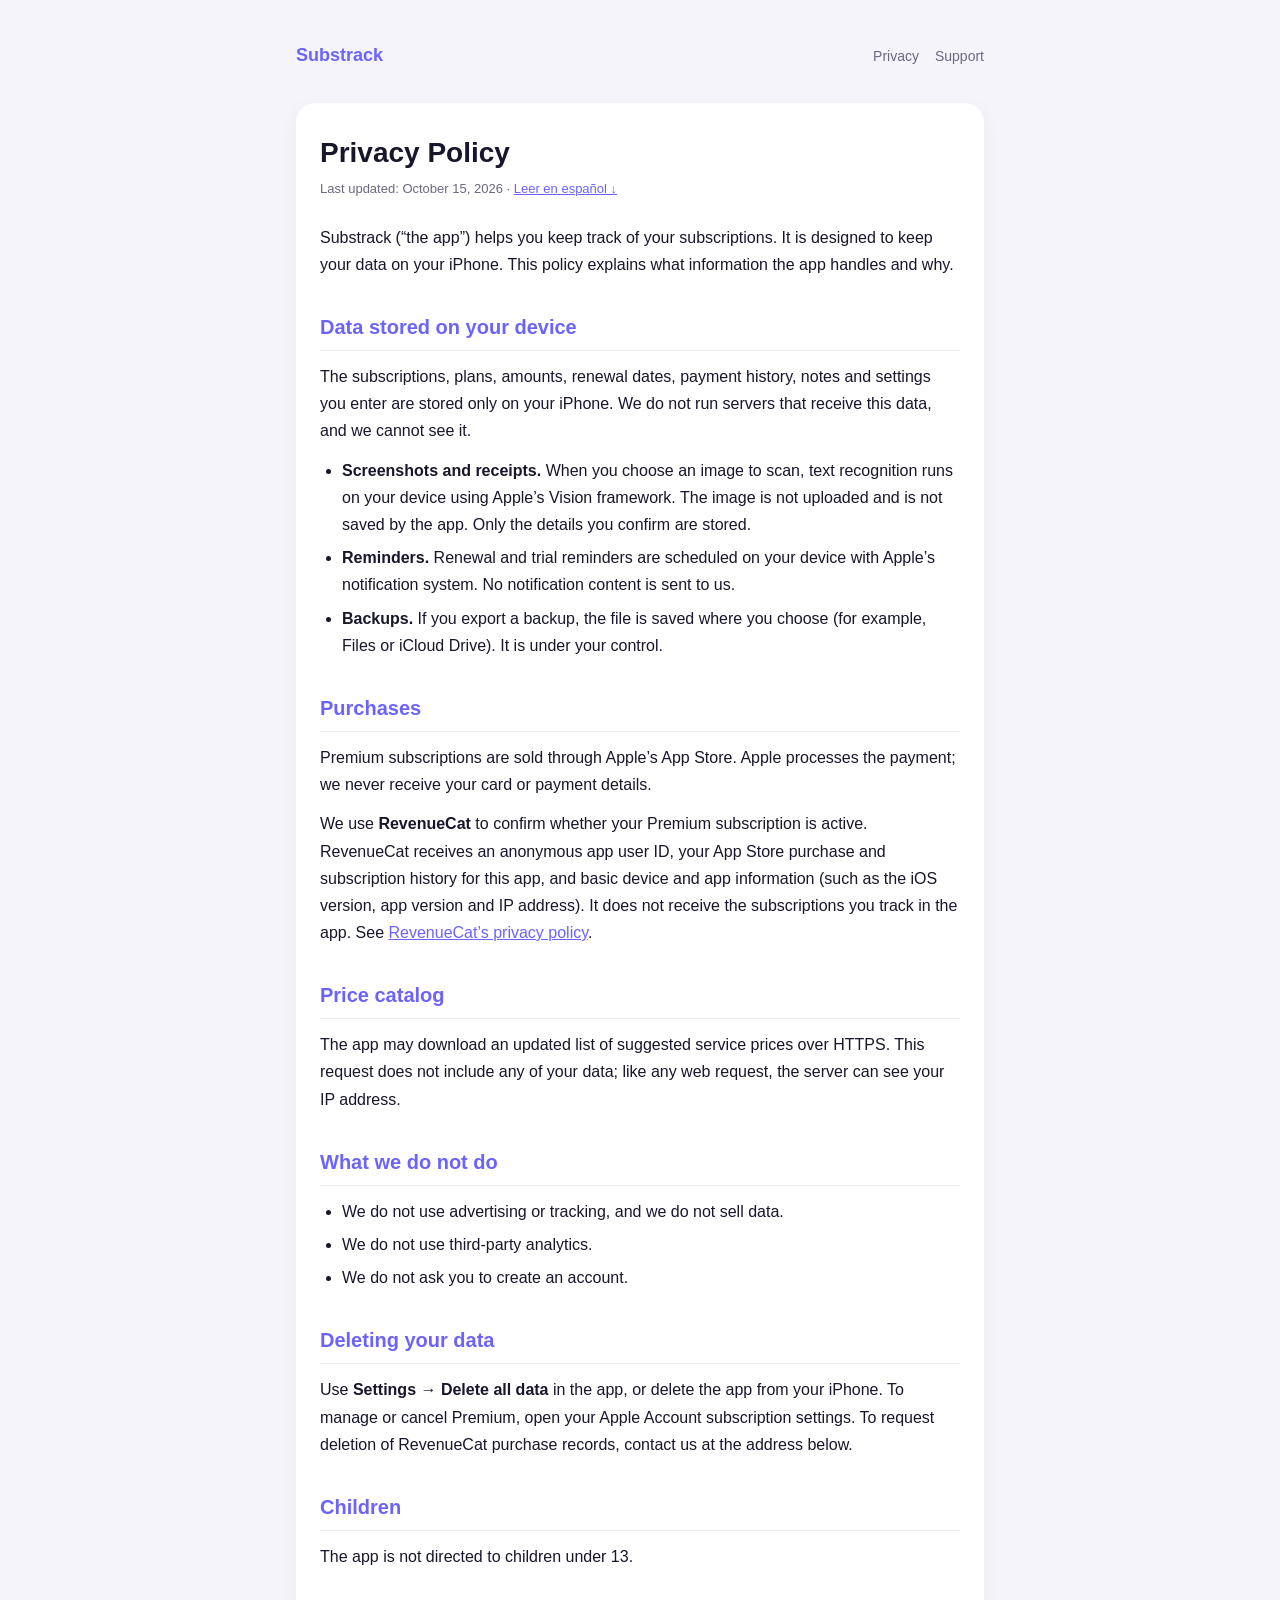
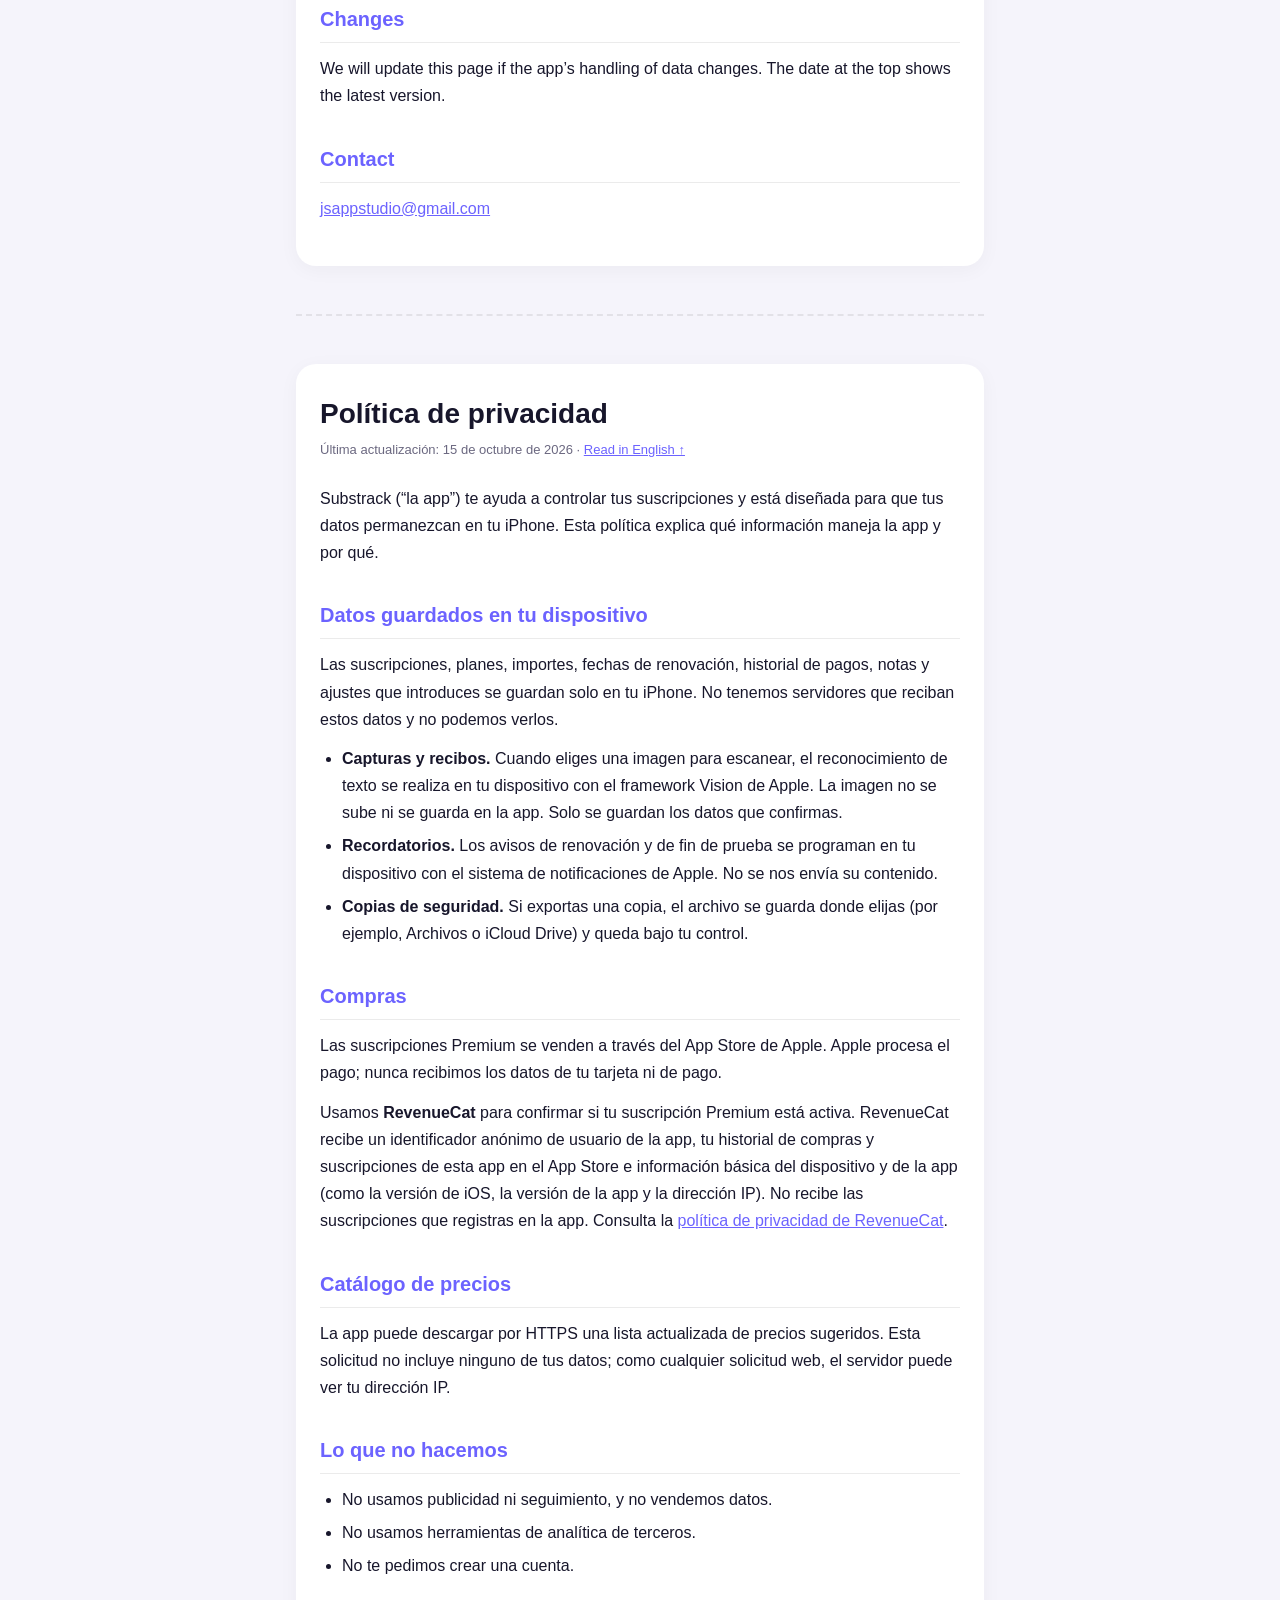
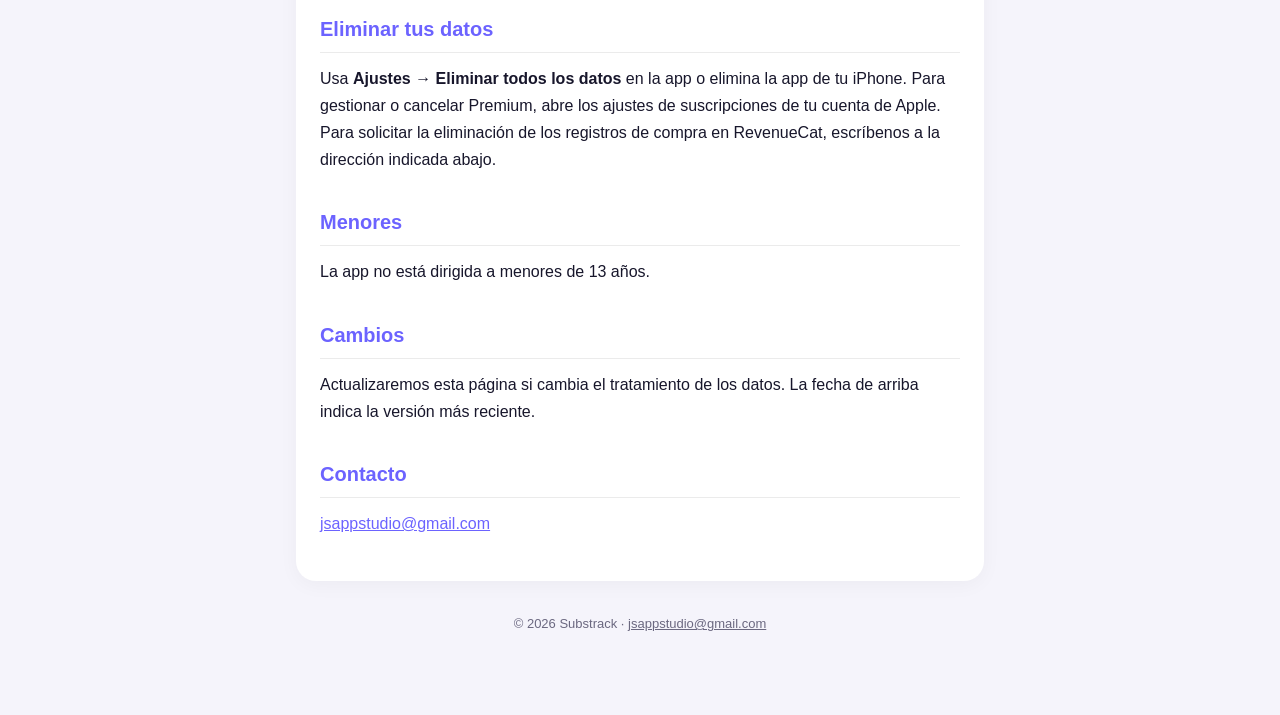
==== privacy/index.html @ 0f589bd6 "Add privacy policy and support pages Co-Authored-By: Claude Opus 5.5 <noreply@anthropic.com>" ====
<!DOCTYPE html>
<html lang="en">
<head>
<meta charset="UTF-8">
<meta name="viewport" content="width=device-width, initial-scale=1.0">
<title>Privacy Policy · Política de privacidad — Substrack</title>
<link rel="stylesheet" href="../style.css">
</head>
<body>
<div class="container">
<header>
<a href="/substrack-site/" class="logo">Substrack</a>
<nav><a href="/substrack-site/privacy/">Privacy</a><a href="/substrack-site/support/">Support</a></nav>
</header>
<div class="card">
<h1>Privacy Policy</h1>
<p class="hint">Last updated: October 15, 2026 · <a href="#es">Leer en español ↓</a></p>

<p>Substrack (“the app”) helps you keep track of your subscriptions. It is designed to keep your data on your iPhone. This policy explains what information the app handles and why.</p>

<h2>Data stored on your device</h2>
<p>The subscriptions, plans, amounts, renewal dates, payment history, notes and settings you enter are stored only on your iPhone. We do not run servers that receive this data, and we cannot see it.</p>
<ul>
<li><strong>Screenshots and receipts.</strong> When you choose an image to scan, text recognition runs on your device using Apple’s Vision framework. The image is not uploaded and is not saved by the app. Only the details you confirm are stored.</li>
<li><strong>Reminders.</strong> Renewal and trial reminders are scheduled on your device with Apple’s notification system. No notification content is sent to us.</li>
<li><strong>Backups.</strong> If you export a backup, the file is saved where you choose (for example, Files or iCloud Drive). It is under your control.</li>
</ul>

<h2>Purchases</h2>
<p>Premium subscriptions are sold through Apple’s App Store. Apple processes the payment; we never receive your card or payment details.</p>
<p>We use <strong>RevenueCat</strong> to confirm whether your Premium subscription is active. RevenueCat receives an anonymous app user ID, your App Store purchase and subscription history for this app, and basic device and app information (such as the iOS version, app version and IP address). It does not receive the subscriptions you track in the app. See <a href="https://www.revenuecat.com/privacy">RevenueCat’s privacy policy</a>.</p>

<h2>Price catalog</h2>
<p>The app may download an updated list of suggested service prices over HTTPS. This request does not include any of your data; like any web request, the server can see your IP address.</p>

<h2>What we do not do</h2>
<ul>
<li>We do not use advertising or tracking, and we do not sell data.</li>
<li>We do not use third-party analytics.</li>
<li>We do not ask you to create an account.</li>
</ul>

<h2>Deleting your data</h2>
<p>Use <strong>Settings → Delete all data</strong> in the app, or delete the app from your iPhone. To manage or cancel Premium, open your Apple Account subscription settings. To request deletion of RevenueCat purchase records, contact us at the address below.</p>

<h2>Children</h2>
<p>The app is not directed to children under 13.</p>

<h2>Changes</h2>
<p>We will update this page if the app’s handling of data changes. The date at the top shows the latest version.</p>

<h2>Contact</h2>
<p><a href="mailto:jsappstudio@gmail.com">jsappstudio@gmail.com</a></p>
</div>

<hr class="divider" id="es">

<div class="card" lang="es">
<h1>Política de privacidad</h1>
<p class="hint">Última actualización: 15 de octubre de 2026 · <a href="#">Read in English ↑</a></p>

<p>Substrack (“la app”) te ayuda a controlar tus suscripciones y está diseñada para que tus datos permanezcan en tu iPhone. Esta política explica qué información maneja la app y por qué.</p>

<h2>Datos guardados en tu dispositivo</h2>
<p>Las suscripciones, planes, importes, fechas de renovación, historial de pagos, notas y ajustes que introduces se guardan solo en tu iPhone. No tenemos servidores que reciban estos datos y no podemos verlos.</p>
<ul>
<li><strong>Capturas y recibos.</strong> Cuando eliges una imagen para escanear, el reconocimiento de texto se realiza en tu dispositivo con el framework Vision de Apple. La imagen no se sube ni se guarda en la app. Solo se guardan los datos que confirmas.</li>
<li><strong>Recordatorios.</strong> Los avisos de renovación y de fin de prueba se programan en tu dispositivo con el sistema de notificaciones de Apple. No se nos envía su contenido.</li>
<li><strong>Copias de seguridad.</strong> Si exportas una copia, el archivo se guarda donde elijas (por ejemplo, Archivos o iCloud Drive) y queda bajo tu control.</li>
</ul>

<h2>Compras</h2>
<p>Las suscripciones Premium se venden a través del App Store de Apple. Apple procesa el pago; nunca recibimos los datos de tu tarjeta ni de pago.</p>
<p>Usamos <strong>RevenueCat</strong> para confirmar si tu suscripción Premium está activa. RevenueCat recibe un identificador anónimo de usuario de la app, tu historial de compras y suscripciones de esta app en el App Store e información básica del dispositivo y de la app (como la versión de iOS, la versión de la app y la dirección IP). No recibe las suscripciones que registras en la app. Consulta la <a href="https://www.revenuecat.com/privacy">política de privacidad de RevenueCat</a>.</p>

<h2>Catálogo de precios</h2>
<p>La app puede descargar por HTTPS una lista actualizada de precios sugeridos. Esta solicitud no incluye ninguno de tus datos; como cualquier solicitud web, el servidor puede ver tu dirección IP.</p>

<h2>Lo que no hacemos</h2>
<ul>
<li>No usamos publicidad ni seguimiento, y no vendemos datos.</li>
<li>No usamos herramientas de analítica de terceros.</li>
<li>No te pedimos crear una cuenta.</li>
</ul>

<h2>Eliminar tus datos</h2>
<p>Usa <strong>Ajustes → Eliminar todos los datos</strong> en la app o elimina la app de tu iPhone. Para gestionar o cancelar Premium, abre los ajustes de suscripciones de tu cuenta de Apple. Para solicitar la eliminación de los registros de compra en RevenueCat, escríbenos a la dirección indicada abajo.</p>

<h2>Menores</h2>
<p>La app no está dirigida a menores de 13 años.</p>

<h2>Cambios</h2>
<p>Actualizaremos esta página si cambia el tratamiento de los datos. La fecha de arriba indica la versión más reciente.</p>

<h2>Contacto</h2>
<p><a href="mailto:jsappstudio@gmail.com">jsappstudio@gmail.com</a></p>
</div>
<footer>© 2026 Substrack · <a href="mailto:jsappstudio@gmail.com">jsappstudio@gmail.com</a></footer>
</div>
</body>
</html>
---- style.css ----
:root { --accent: #6C63FF; --bg: #F5F4FB; --text: #17162B; --text-secondary: #6B6880; --card: #ffffff; --rule: rgba(0,0,0,0.08); }
@media (prefers-color-scheme: dark) { :root { --bg: #111019; --text: #F1F0FA; --text-secondary: #A3A0B8; --card: #1C1A29; --rule: rgba(255,255,255,0.1); } }
* { box-sizing: border-box; margin: 0; padding: 0; }
body { font-family: -apple-system, BlinkMacSystemFont, "Segoe UI", Roboto, sans-serif; background: var(--bg); color: var(--text); line-height: 1.7; -webkit-font-smoothing: antialiased; }
.container { max-width: 720px; margin: 0 auto; padding: 40px 16px 80px; }
header { display: flex; justify-content: space-between; align-items: center; gap: 12px; flex-wrap: wrap; margin-bottom: 32px; }
.logo { font-size: 18px; font-weight: 700; color: var(--accent); text-decoration: none; }
nav a { color: var(--text-secondary); text-decoration: none; margin-left: 16px; font-size: 14px; }
nav a:hover, a { color: var(--accent); }
.card { background: var(--card); border-radius: 20px; padding: 32px 24px; box-shadow: 0 4px 20px rgba(0,0,0,0.04); margin-bottom: 24px; }
h1 { font-size: 28px; line-height: 1.25; margin-bottom: 8px; }
.hint { color: var(--text-secondary); font-size: 13px; margin-bottom: 24px; }
h2 { font-size: 20px; margin: 32px 0 12px; color: var(--accent); border-bottom: 1px solid var(--rule); padding-bottom: 6px; }
h3 { font-size: 16px; margin: 20px 0 6px; }
p, ul { margin-bottom: 12px; }
ul { padding-left: 22px; }
li { margin-bottom: 6px; }
.divider { border: 0; border-top: 2px dashed var(--rule); margin: 48px 0; }
footer { text-align: center; color: var(--text-secondary); font-size: 13px; margin-top: 32px; }
footer a { color: var(--text-secondary); }
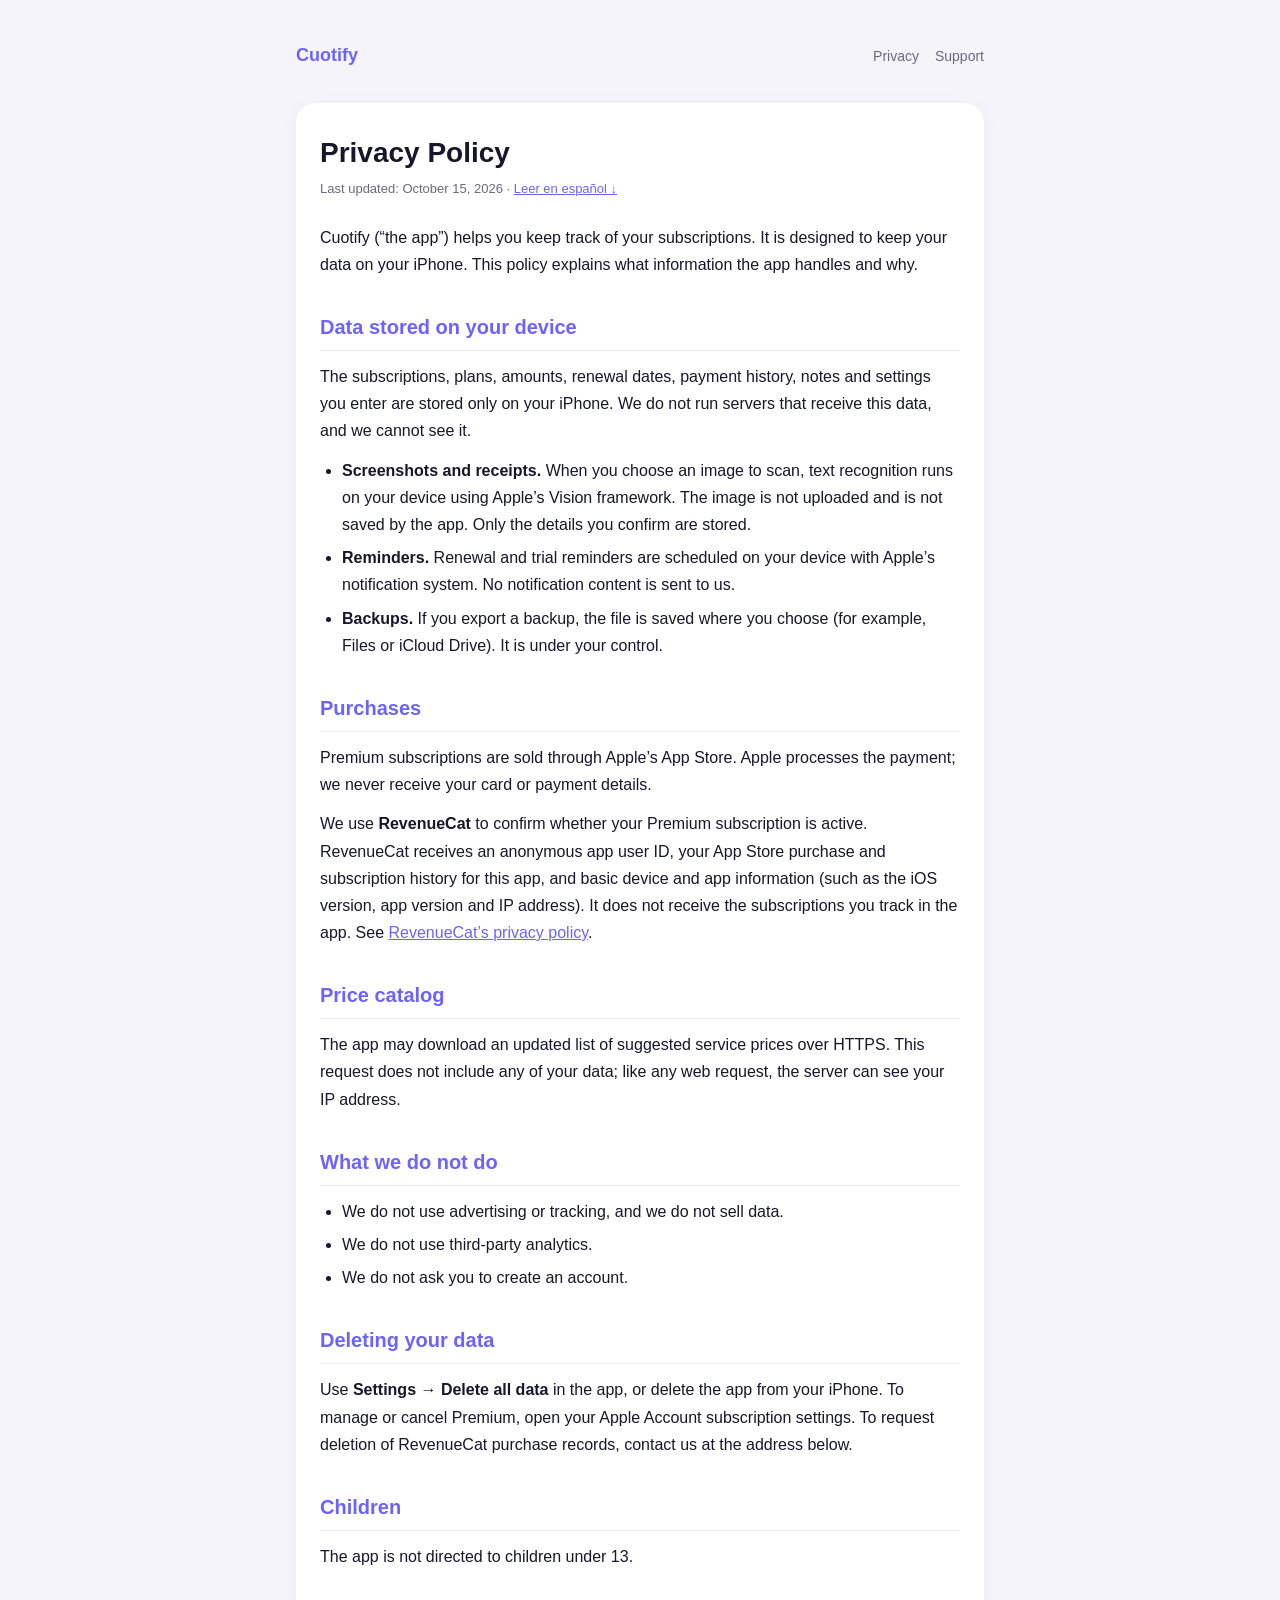
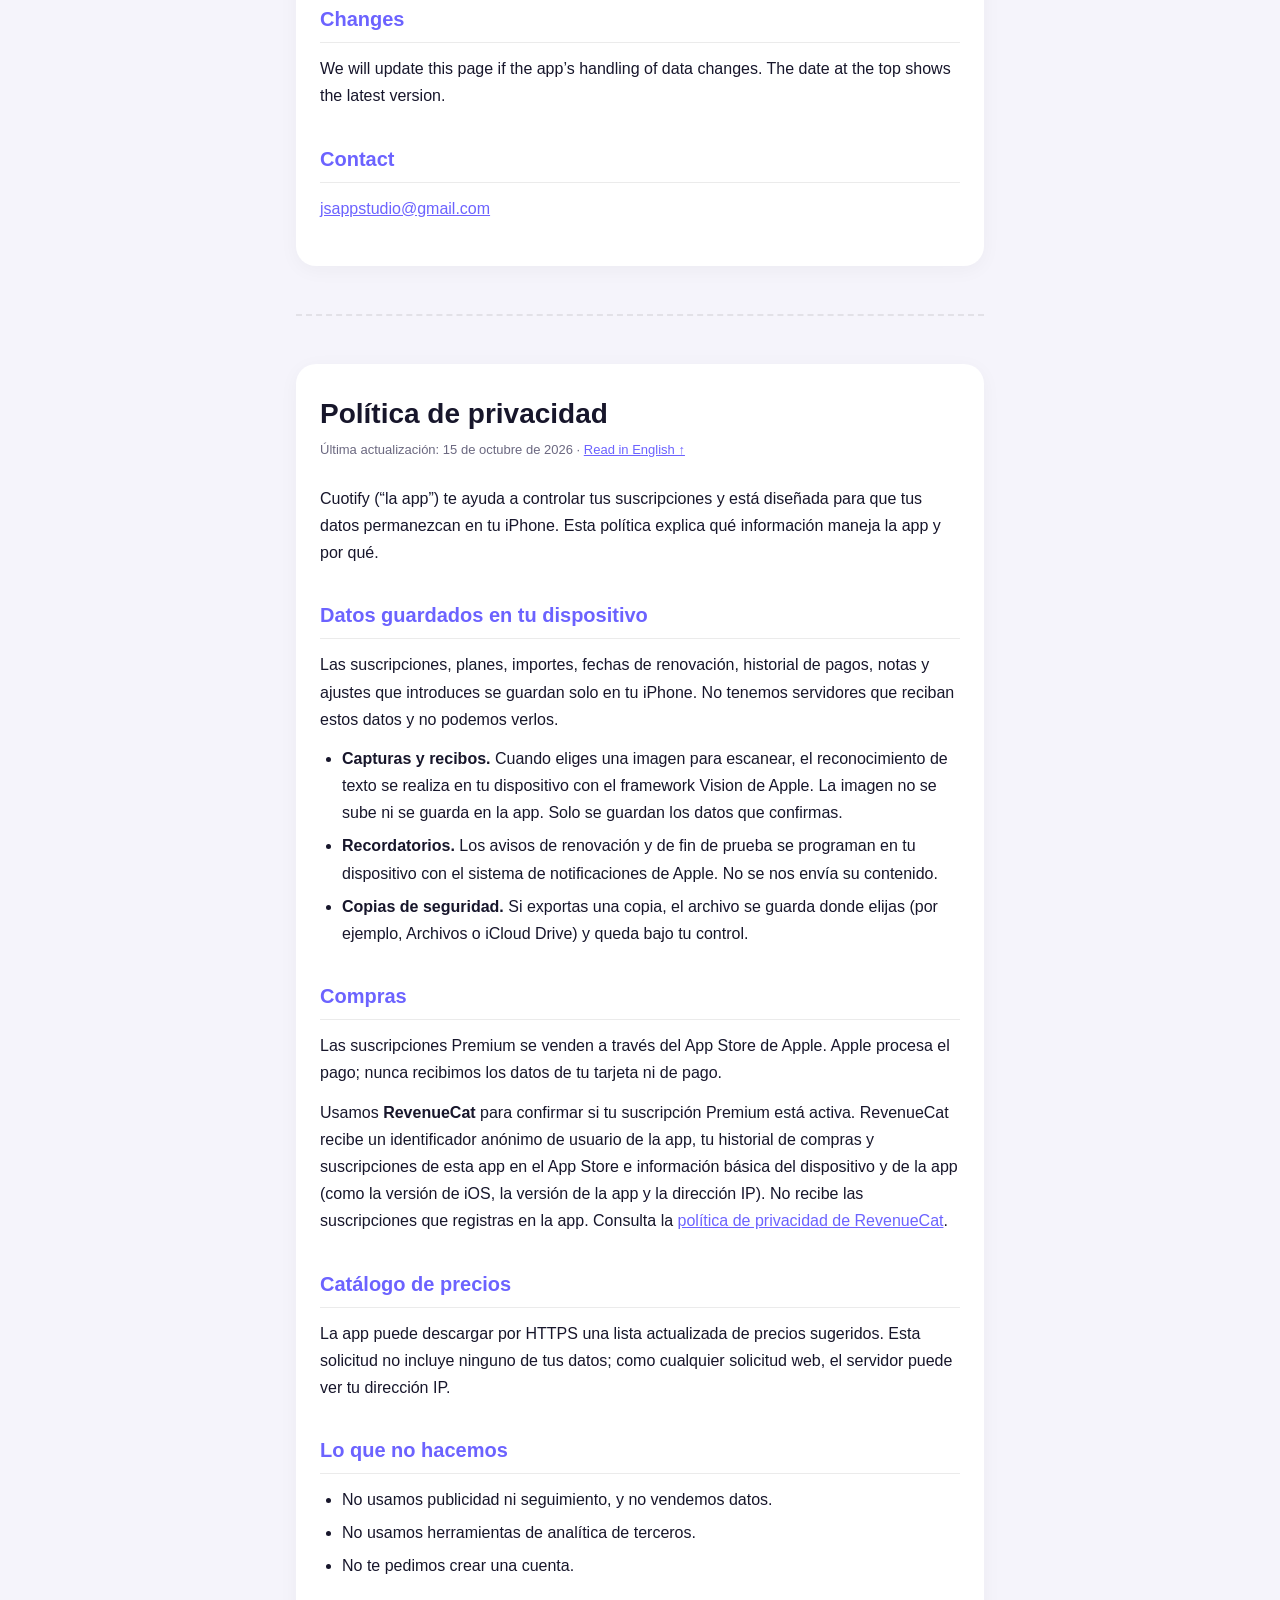
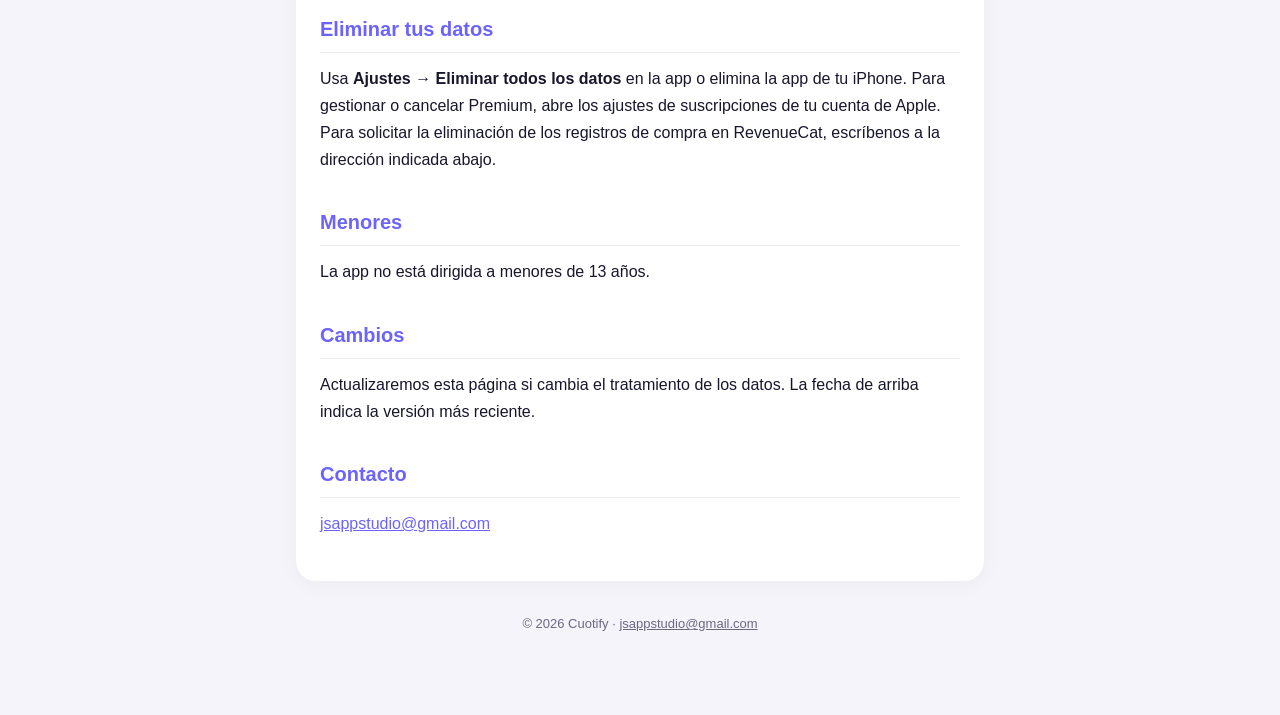
==== commit b23939b8: "Rename the app to Cuotify Co-Authored-By: Claude Opus 5.5 <noreply@anthropic.com>" ====
--- a/privacy/index.html
+++ b/privacy/index.html
@@ -3,20 +3,20 @@
 <head>
 <meta charset="UTF-8">
 <meta name="viewport" content="width=device-width, initial-scale=1.0">
-<title>Privacy Policy · Política de privacidad — Substrack</title>
+<title>Privacy Policy · Política de privacidad — Cuotify</title>
 <link rel="stylesheet" href="../style.css">
 </head>
 <body>
 <div class="container">
 <header>
-<a href="/substrack-site/" class="logo">Substrack</a>
+<a href="/substrack-site/" class="logo">Cuotify</a>
 <nav><a href="/substrack-site/privacy/">Privacy</a><a href="/substrack-site/support/">Support</a></nav>
 </header>
 <div class="card">
 <h1>Privacy Policy</h1>
 <p class="hint">Last updated: October 15, 2026 · <a href="#es">Leer en español ↓</a></p>
 
-<p>Substrack (“the app”) helps you keep track of your subscriptions. It is designed to keep your data on your iPhone. This policy explains what information the app handles and why.</p>
+<p>Cuotify (“the app”) helps you keep track of your subscriptions. It is designed to keep your data on your iPhone. This policy explains what information the app handles and why.</p>
 
 <h2>Data stored on your device</h2>
 <p>The subscriptions, plans, amounts, renewal dates, payment history, notes and settings you enter are stored only on your iPhone. We do not run servers that receive this data, and we cannot see it.</p>
@@ -59,7 +59,7 @@
 <h1>Política de privacidad</h1>
 <p class="hint">Última actualización: 15 de octubre de 2026 · <a href="#">Read in English ↑</a></p>
 
-<p>Substrack (“la app”) te ayuda a controlar tus suscripciones y está diseñada para que tus datos permanezcan en tu iPhone. Esta política explica qué información maneja la app y por qué.</p>
+<p>Cuotify (“la app”) te ayuda a controlar tus suscripciones y está diseñada para que tus datos permanezcan en tu iPhone. Esta política explica qué información maneja la app y por qué.</p>
 
 <h2>Datos guardados en tu dispositivo</h2>
 <p>Las suscripciones, planes, importes, fechas de renovación, historial de pagos, notas y ajustes que introduces se guardan solo en tu iPhone. No tenemos servidores que reciban estos datos y no podemos verlos.</p>
@@ -95,7 +95,7 @@
 <h2>Contacto</h2>
 <p><a href="mailto:jsappstudio@gmail.com">jsappstudio@gmail.com</a></p>
 </div>
-<footer>© 2026 Substrack · <a href="mailto:jsappstudio@gmail.com">jsappstudio@gmail.com</a></footer>
+<footer>© 2026 Cuotify · <a href="mailto:jsappstudio@gmail.com">jsappstudio@gmail.com</a></footer>
 </div>
 </body>
 </html>
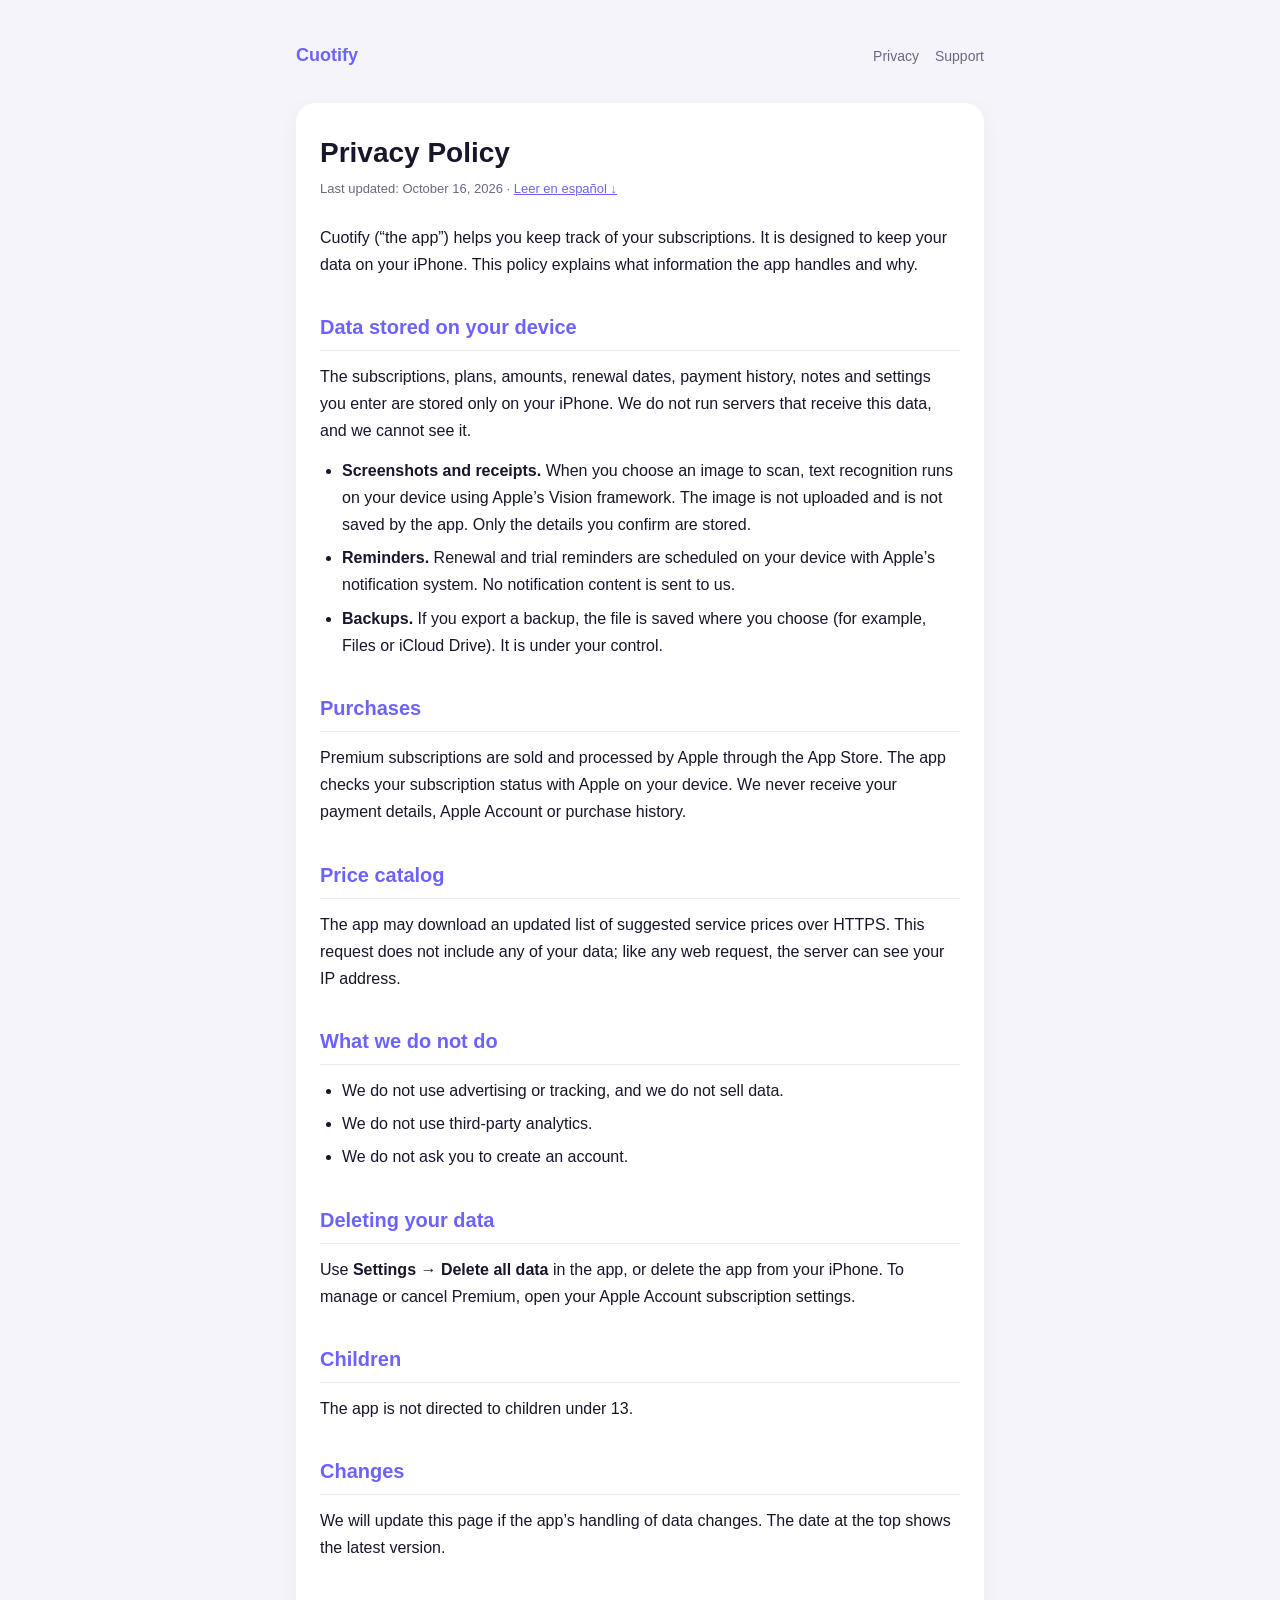
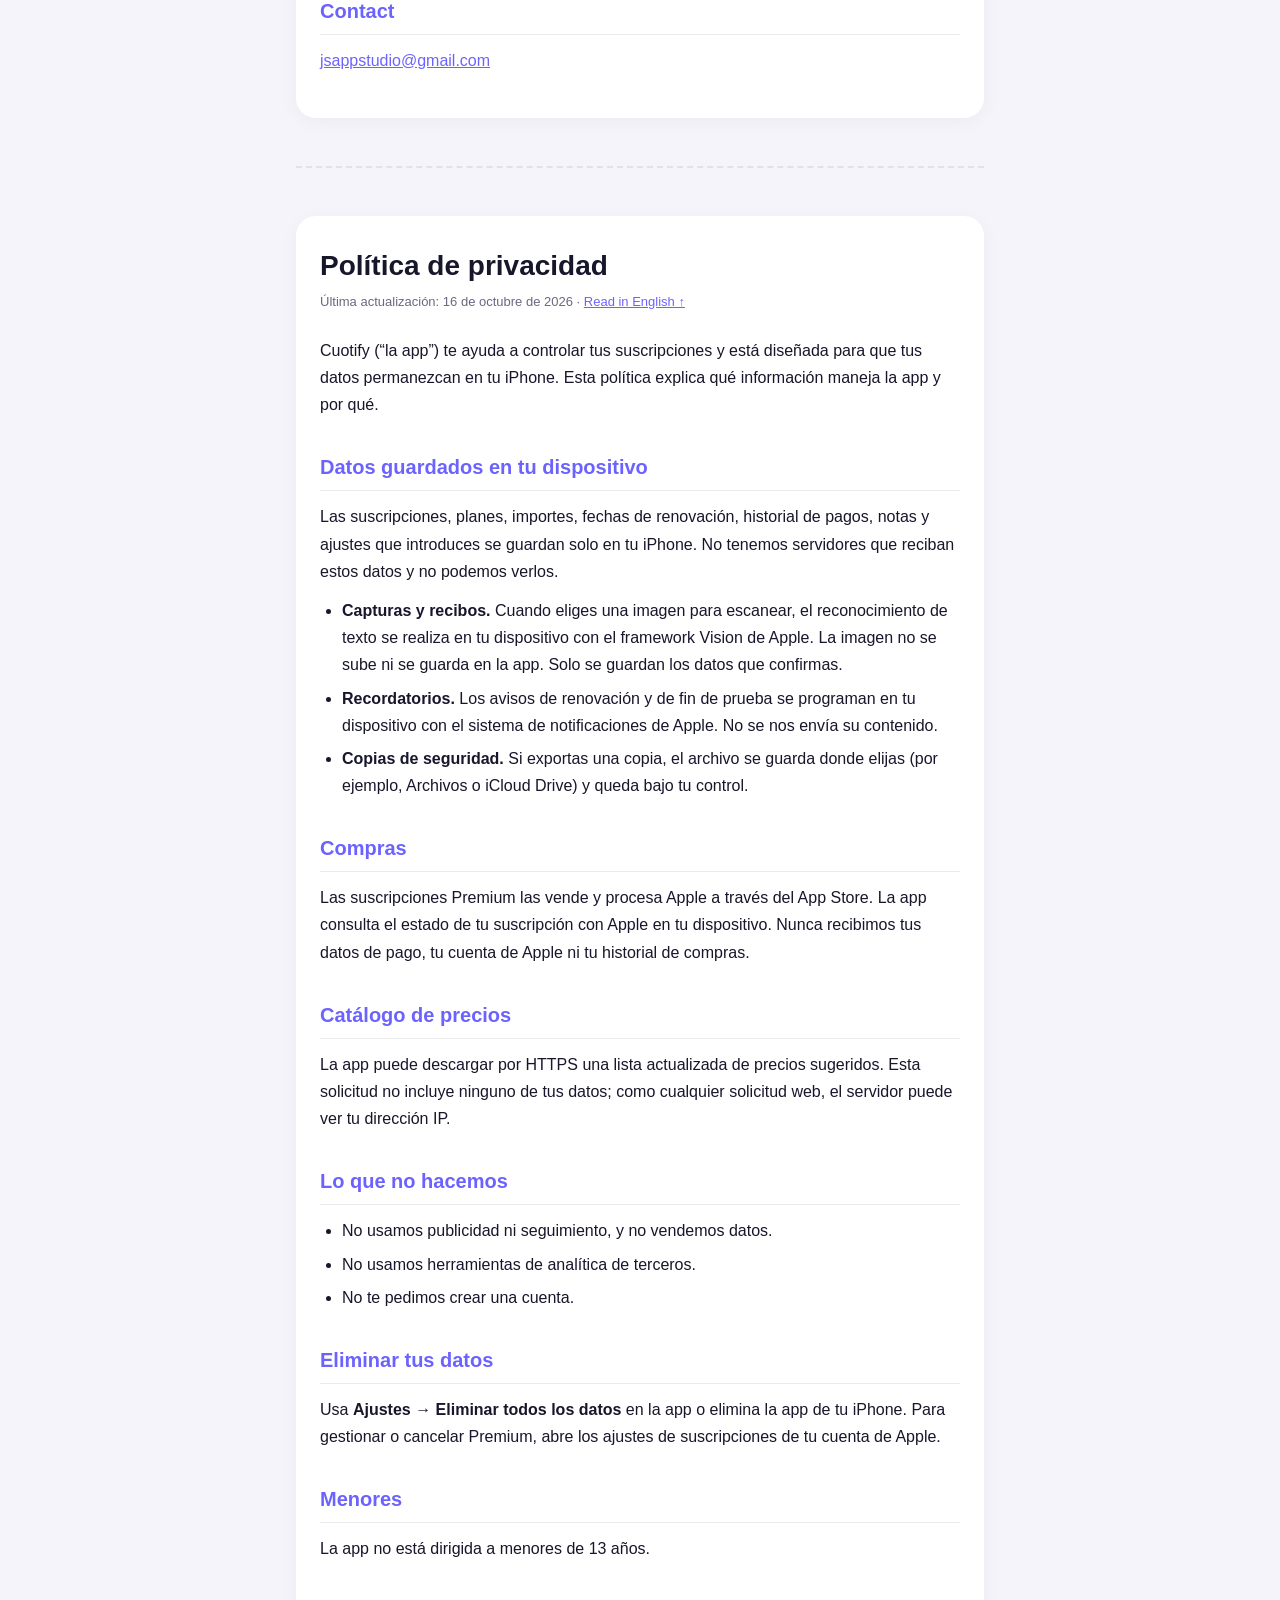
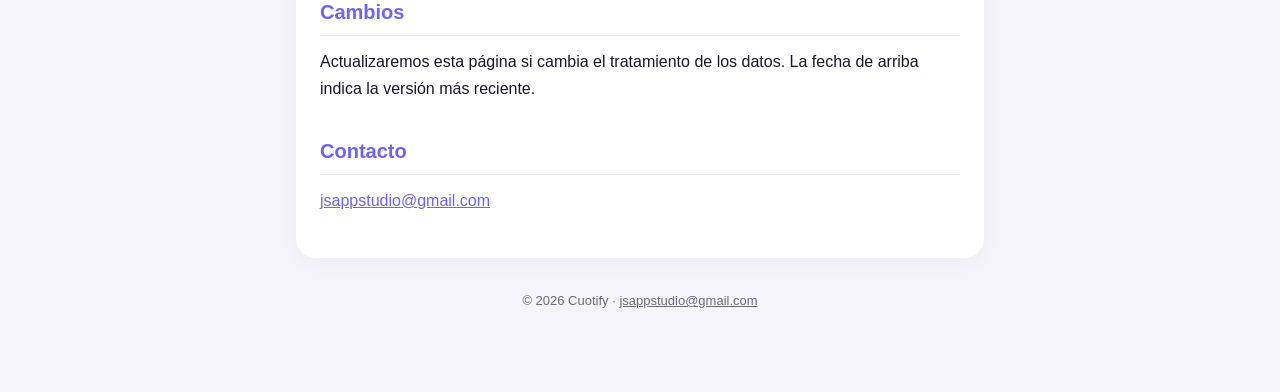
==== commit 1e003fc1: "Purchases are handled by Apple only (no RevenueCat) Co-Authored-By: Claude Opus 5.5 <noreply@anthrop" ====
--- a/privacy/index.html
+++ b/privacy/index.html
@@ -14,7 +14,7 @@
 </header>
 <div class="card">
 <h1>Privacy Policy</h1>
-<p class="hint">Last updated: October 15, 2026 · <a href="#es">Leer en español ↓</a></p>
+<p class="hint">Last updated: October 16, 2026 · <a href="#es">Leer en español ↓</a></p>
 
 <p>Cuotify (“the app”) helps you keep track of your subscriptions. It is designed to keep your data on your iPhone. This policy explains what information the app handles and why.</p>
 
@@ -27,8 +27,7 @@
 </ul>
 
 <h2>Purchases</h2>
-<p>Premium subscriptions are sold through Apple’s App Store. Apple processes the payment; we never receive your card or payment details.</p>
-<p>We use <strong>RevenueCat</strong> to confirm whether your Premium subscription is active. RevenueCat receives an anonymous app user ID, your App Store purchase and subscription history for this app, and basic device and app information (such as the iOS version, app version and IP address). It does not receive the subscriptions you track in the app. See <a href="https://www.revenuecat.com/privacy">RevenueCat’s privacy policy</a>.</p>
+<p>Premium subscriptions are sold and processed by Apple through the App Store. The app checks your subscription status with Apple on your device. We never receive your payment details, Apple Account or purchase history.</p>
 
 <h2>Price catalog</h2>
 <p>The app may download an updated list of suggested service prices over HTTPS. This request does not include any of your data; like any web request, the server can see your IP address.</p>
@@ -41,7 +40,7 @@
 </ul>
 
 <h2>Deleting your data</h2>
-<p>Use <strong>Settings → Delete all data</strong> in the app, or delete the app from your iPhone. To manage or cancel Premium, open your Apple Account subscription settings. To request deletion of RevenueCat purchase records, contact us at the address below.</p>
+<p>Use <strong>Settings → Delete all data</strong> in the app, or delete the app from your iPhone. To manage or cancel Premium, open your Apple Account subscription settings.</p>
 
 <h2>Children</h2>
 <p>The app is not directed to children under 13.</p>
@@ -57,7 +56,7 @@
 
 <div class="card" lang="es">
 <h1>Política de privacidad</h1>
-<p class="hint">Última actualización: 15 de octubre de 2026 · <a href="#">Read in English ↑</a></p>
+<p class="hint">Última actualización: 16 de octubre de 2026 · <a href="#">Read in English ↑</a></p>
 
 <p>Cuotify (“la app”) te ayuda a controlar tus suscripciones y está diseñada para que tus datos permanezcan en tu iPhone. Esta política explica qué información maneja la app y por qué.</p>
 
@@ -70,8 +69,7 @@
 </ul>
 
 <h2>Compras</h2>
-<p>Las suscripciones Premium se venden a través del App Store de Apple. Apple procesa el pago; nunca recibimos los datos de tu tarjeta ni de pago.</p>
-<p>Usamos <strong>RevenueCat</strong> para confirmar si tu suscripción Premium está activa. RevenueCat recibe un identificador anónimo de usuario de la app, tu historial de compras y suscripciones de esta app en el App Store e información básica del dispositivo y de la app (como la versión de iOS, la versión de la app y la dirección IP). No recibe las suscripciones que registras en la app. Consulta la <a href="https://www.revenuecat.com/privacy">política de privacidad de RevenueCat</a>.</p>
+<p>Las suscripciones Premium las vende y procesa Apple a través del App Store. La app consulta el estado de tu suscripción con Apple en tu dispositivo. Nunca recibimos tus datos de pago, tu cuenta de Apple ni tu historial de compras.</p>
 
 <h2>Catálogo de precios</h2>
 <p>La app puede descargar por HTTPS una lista actualizada de precios sugeridos. Esta solicitud no incluye ninguno de tus datos; como cualquier solicitud web, el servidor puede ver tu dirección IP.</p>
@@ -84,7 +82,7 @@
 </ul>
 
 <h2>Eliminar tus datos</h2>
-<p>Usa <strong>Ajustes → Eliminar todos los datos</strong> en la app o elimina la app de tu iPhone. Para gestionar o cancelar Premium, abre los ajustes de suscripciones de tu cuenta de Apple. Para solicitar la eliminación de los registros de compra en RevenueCat, escríbenos a la dirección indicada abajo.</p>
+<p>Usa <strong>Ajustes → Eliminar todos los datos</strong> en la app o elimina la app de tu iPhone. Para gestionar o cancelar Premium, abre los ajustes de suscripciones de tu cuenta de Apple.</p>
 
 <h2>Menores</h2>
 <p>La app no está dirigida a menores de 13 años.</p>
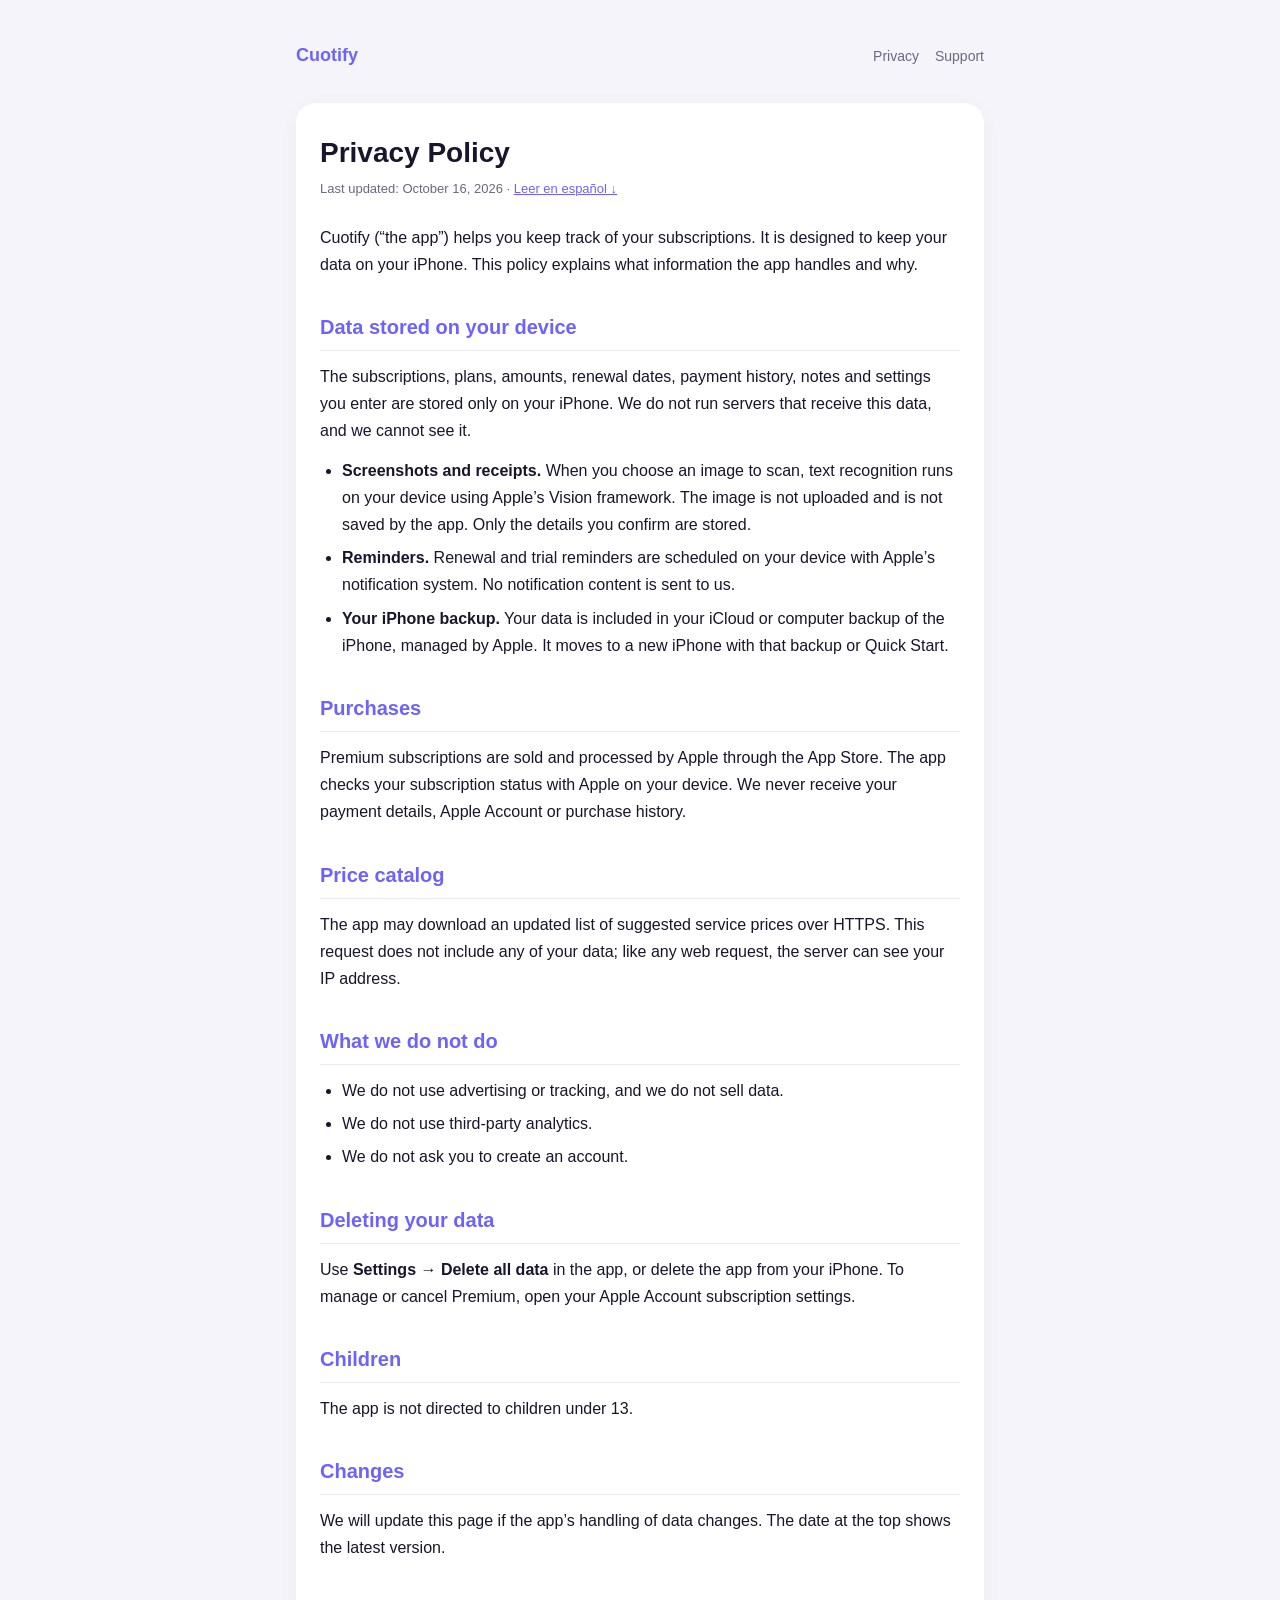
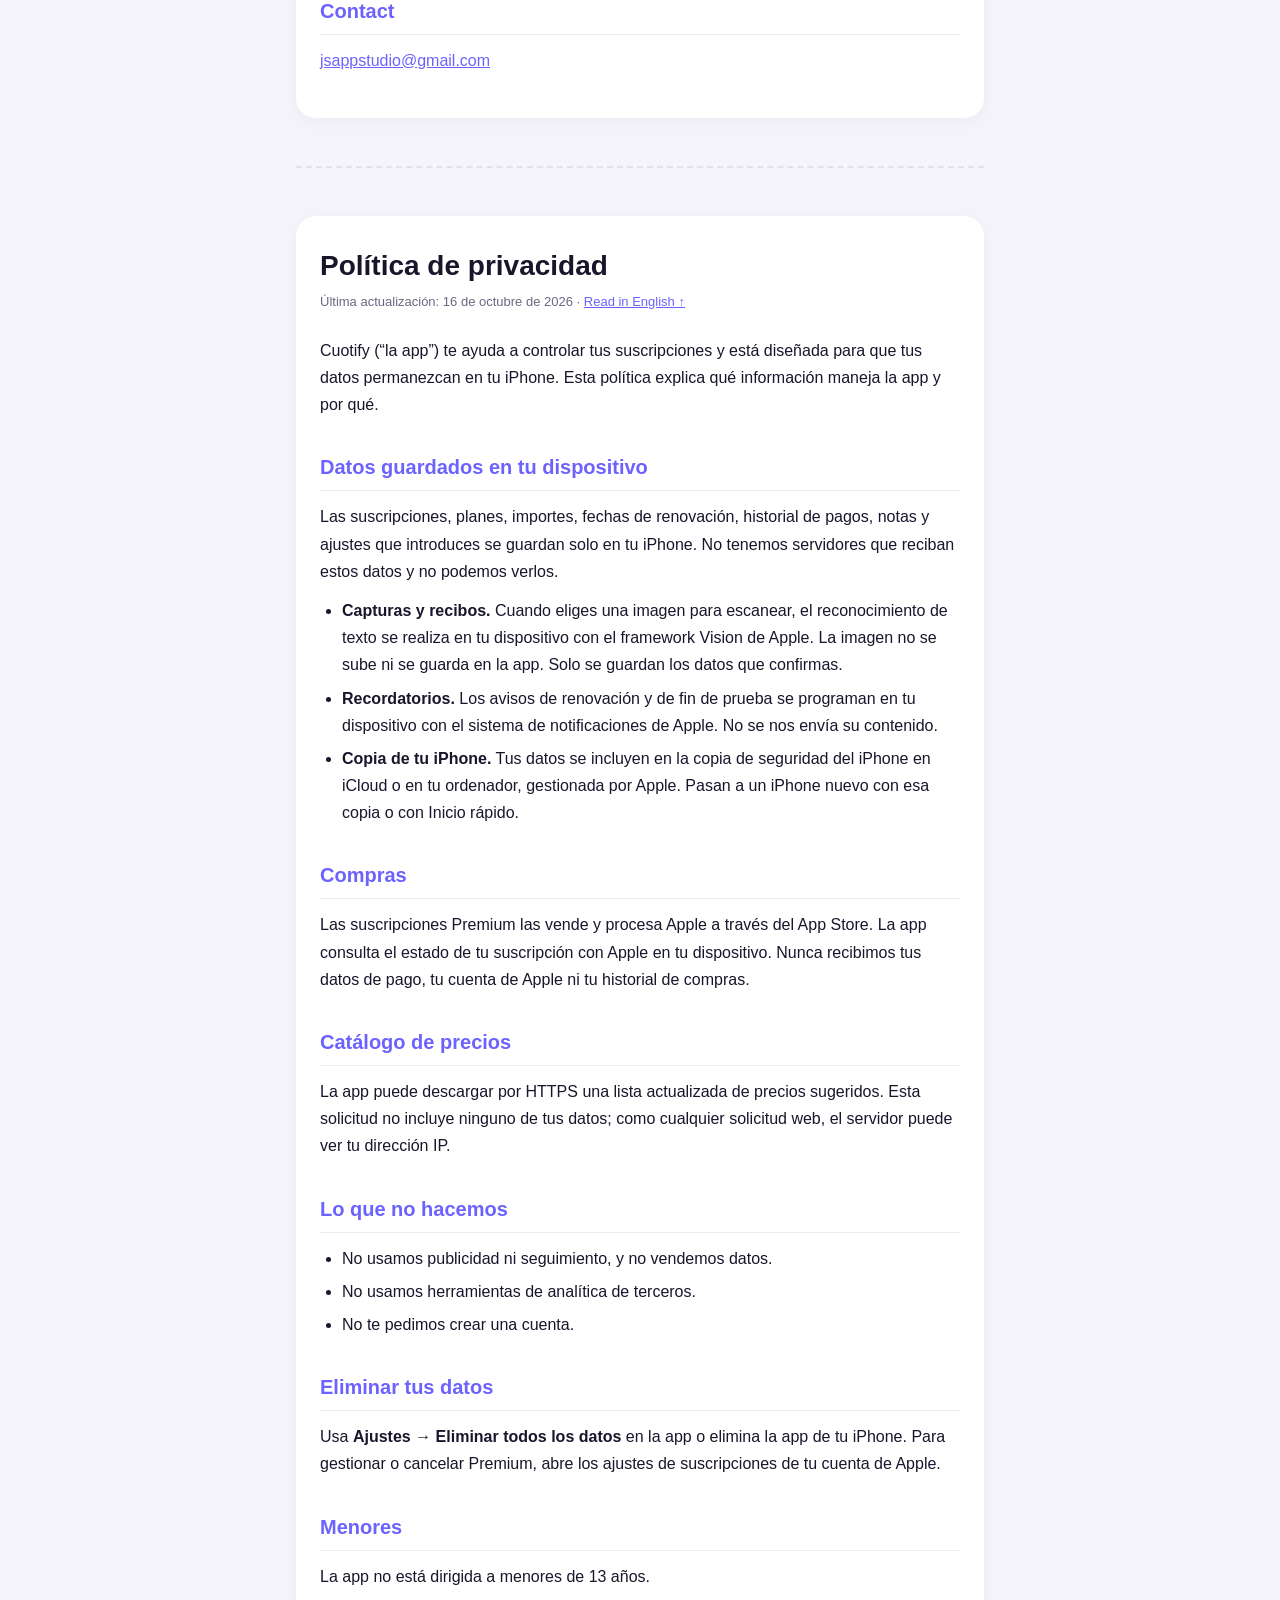
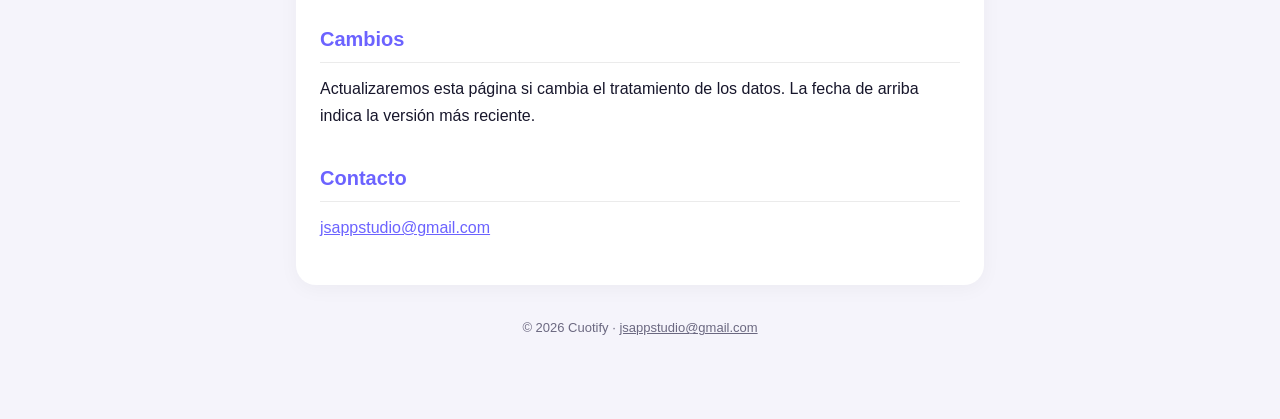
==== commit a9f886b9: "Remove in-app backup; data moves with the iPhone backup Co-Authored-By: Claude Opus 5.5 <noreply@ant" ====
--- a/privacy/index.html
+++ b/privacy/index.html
@@ -23,7 +23,7 @@
 <ul>
 <li><strong>Screenshots and receipts.</strong> When you choose an image to scan, text recognition runs on your device using Apple’s Vision framework. The image is not uploaded and is not saved by the app. Only the details you confirm are stored.</li>
 <li><strong>Reminders.</strong> Renewal and trial reminders are scheduled on your device with Apple’s notification system. No notification content is sent to us.</li>
-<li><strong>Backups.</strong> If you export a backup, the file is saved where you choose (for example, Files or iCloud Drive). It is under your control.</li>
+<li><strong>Your iPhone backup.</strong> Your data is included in your iCloud or computer backup of the iPhone, managed by Apple. It moves to a new iPhone with that backup or Quick Start.</li>
 </ul>
 
 <h2>Purchases</h2>
@@ -65,7 +65,7 @@
 <ul>
 <li><strong>Capturas y recibos.</strong> Cuando eliges una imagen para escanear, el reconocimiento de texto se realiza en tu dispositivo con el framework Vision de Apple. La imagen no se sube ni se guarda en la app. Solo se guardan los datos que confirmas.</li>
 <li><strong>Recordatorios.</strong> Los avisos de renovación y de fin de prueba se programan en tu dispositivo con el sistema de notificaciones de Apple. No se nos envía su contenido.</li>
-<li><strong>Copias de seguridad.</strong> Si exportas una copia, el archivo se guarda donde elijas (por ejemplo, Archivos o iCloud Drive) y queda bajo tu control.</li>
+<li><strong>Copia de tu iPhone.</strong> Tus datos se incluyen en la copia de seguridad del iPhone en iCloud o en tu ordenador, gestionada por Apple. Pasan a un iPhone nuevo con esa copia o con Inicio rápido.</li>
 </ul>
 
 <h2>Compras</h2>
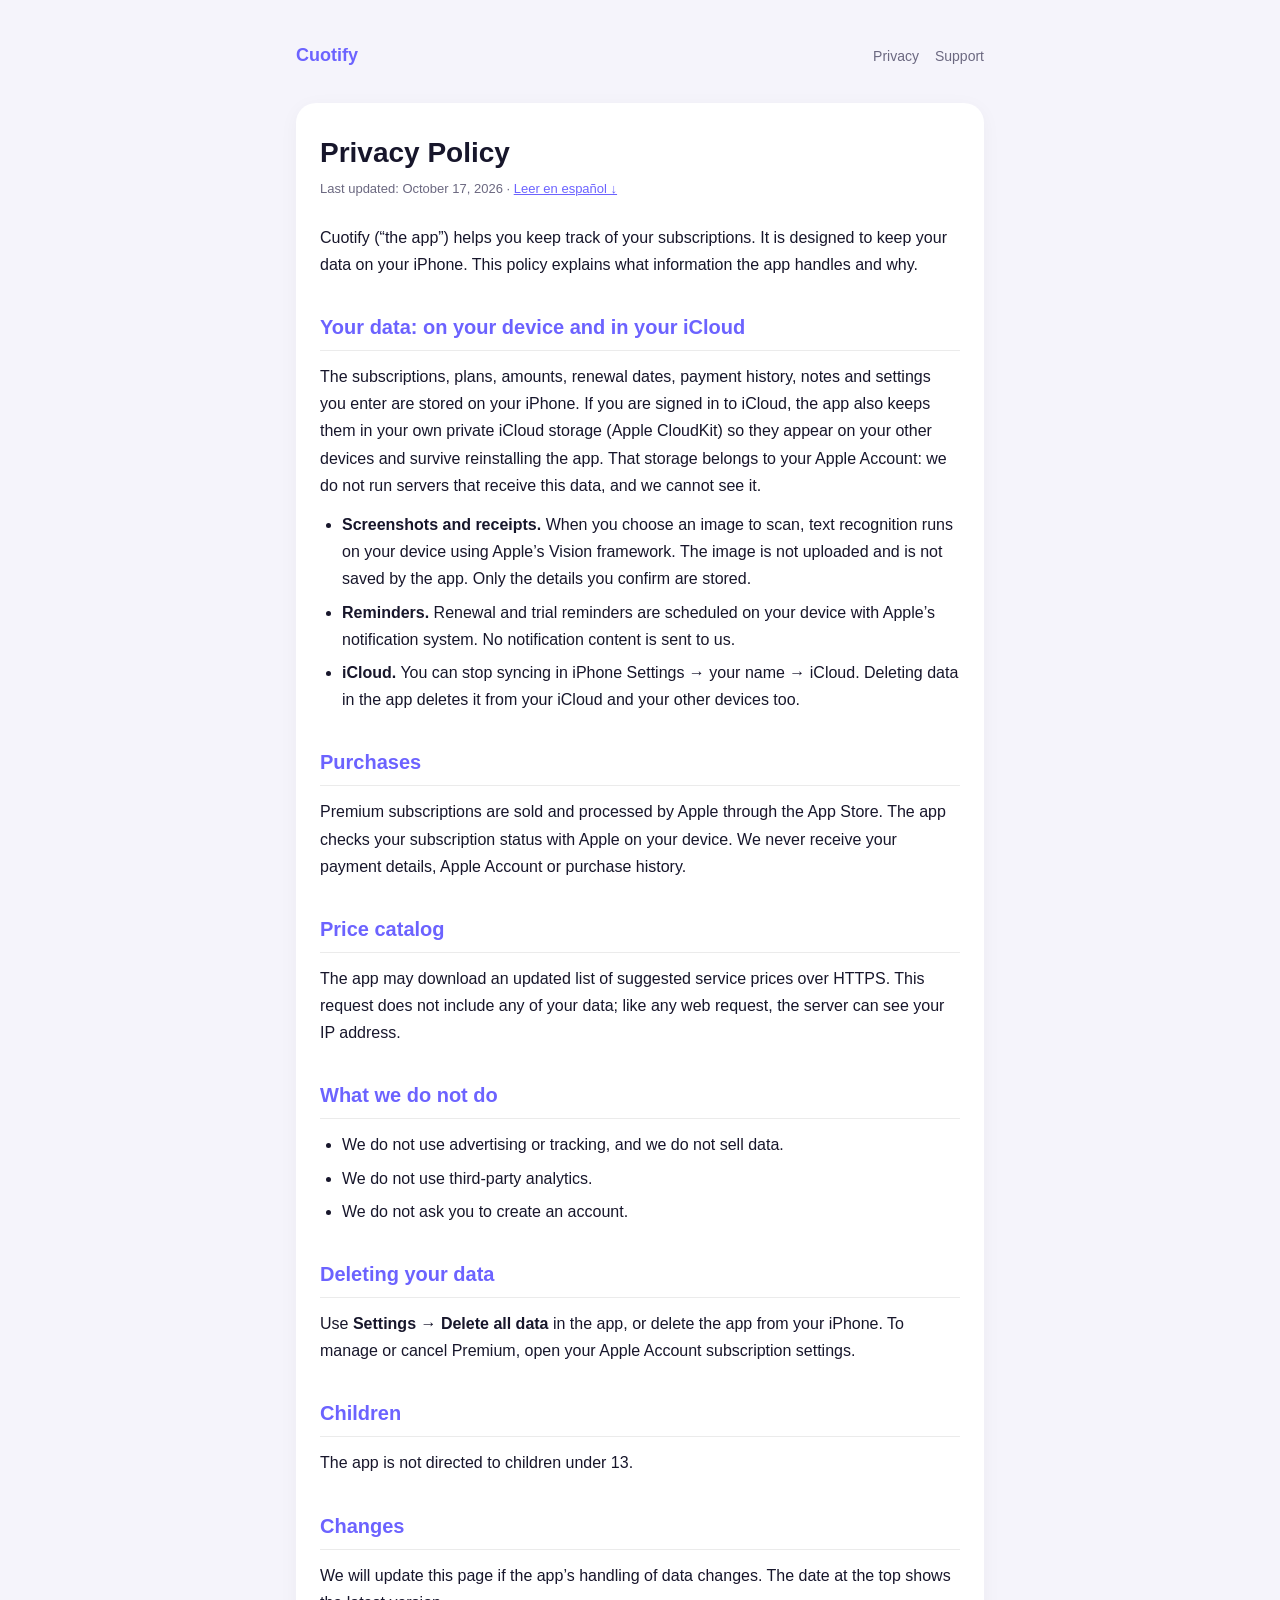
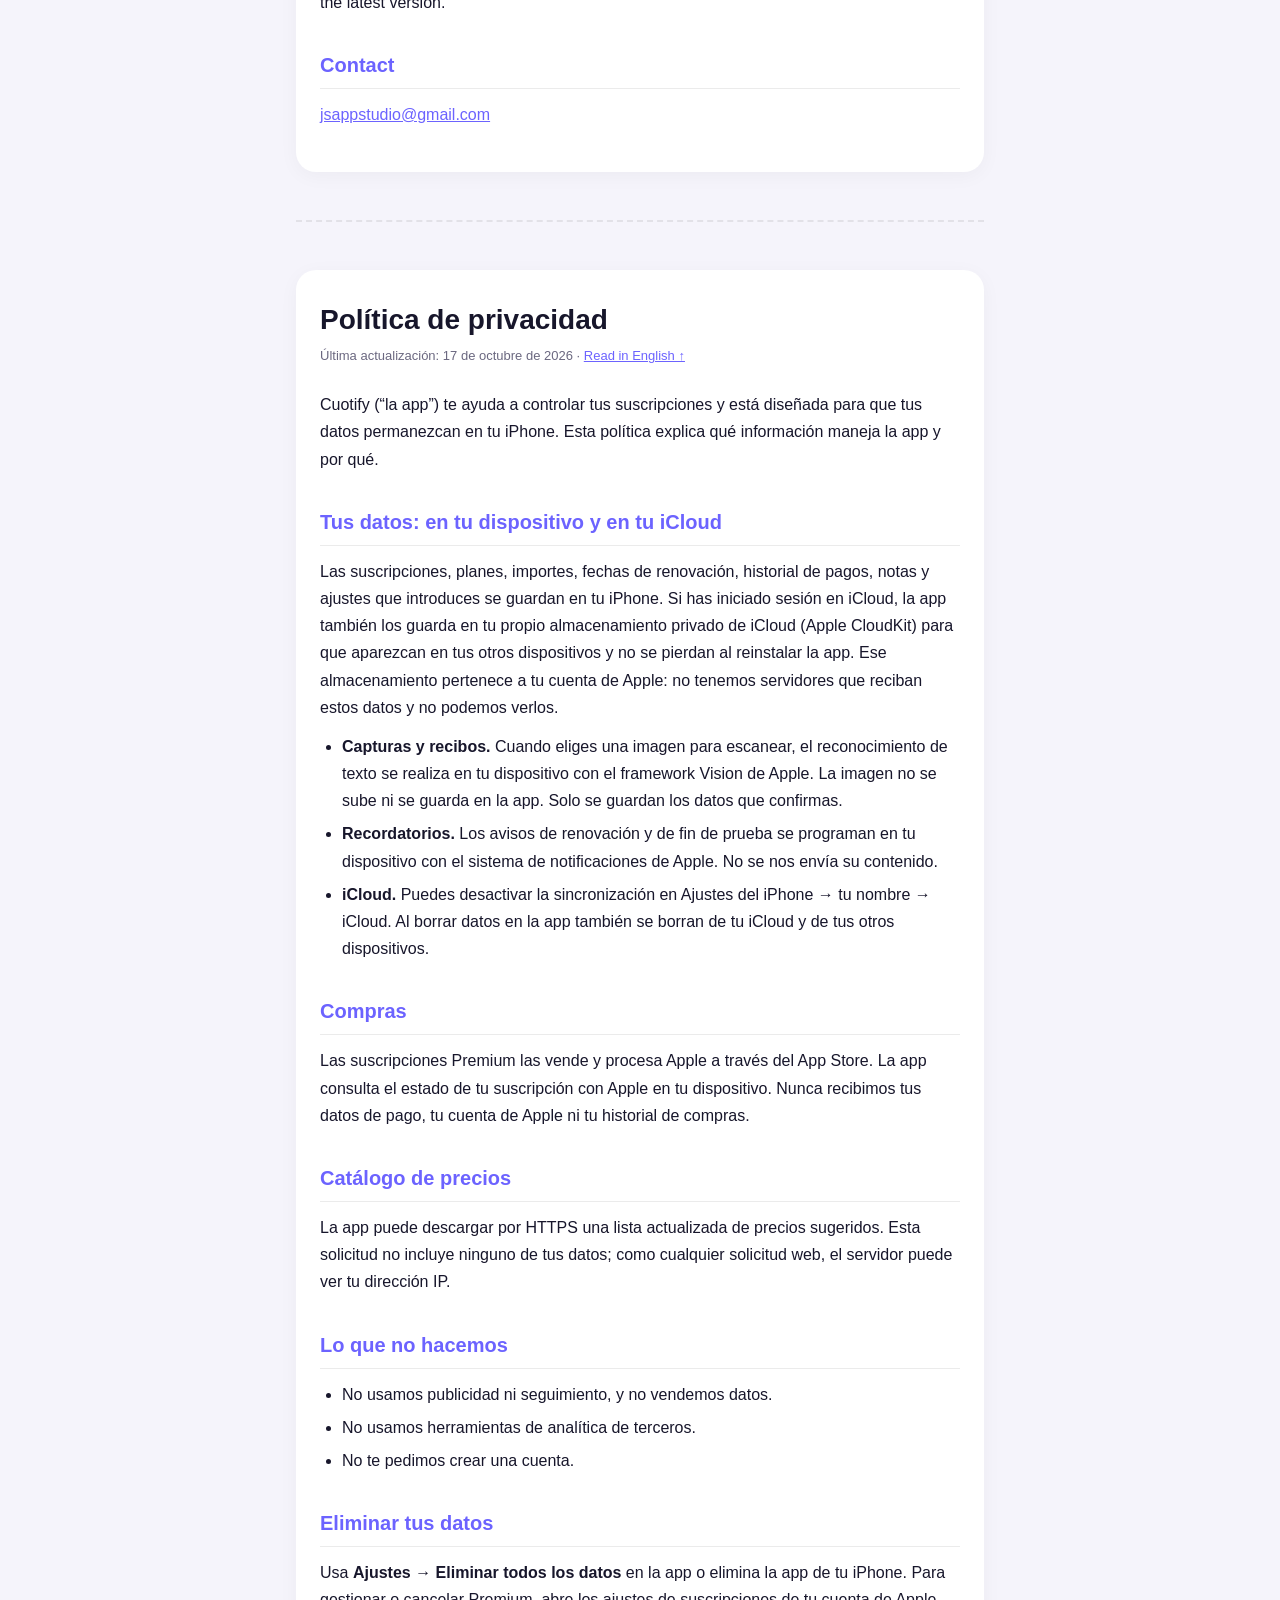
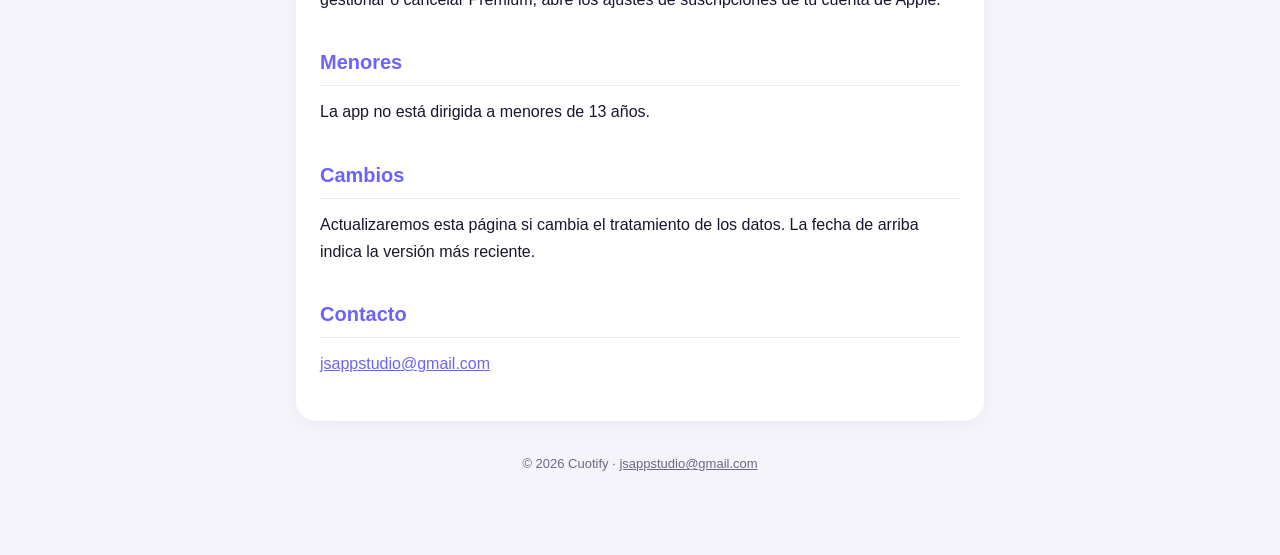
==== commit 8b3fb6b1: "Data syncs to the user's own iCloud (CloudKit) Co-Authored-By: Claude Opus 5.5 <noreply@anthropic.co" ====
--- a/privacy/index.html
+++ b/privacy/index.html
@@ -14,16 +14,16 @@
 </header>
 <div class="card">
 <h1>Privacy Policy</h1>
-<p class="hint">Last updated: October 16, 2026 · <a href="#es">Leer en español ↓</a></p>
+<p class="hint">Last updated: October 17, 2026 · <a href="#es">Leer en español ↓</a></p>
 
 <p>Cuotify (“the app”) helps you keep track of your subscriptions. It is designed to keep your data on your iPhone. This policy explains what information the app handles and why.</p>
 
-<h2>Data stored on your device</h2>
-<p>The subscriptions, plans, amounts, renewal dates, payment history, notes and settings you enter are stored only on your iPhone. We do not run servers that receive this data, and we cannot see it.</p>
+<h2>Your data: on your device and in your iCloud</h2>
+<p>The subscriptions, plans, amounts, renewal dates, payment history, notes and settings you enter are stored on your iPhone. If you are signed in to iCloud, the app also keeps them in your own private iCloud storage (Apple CloudKit) so they appear on your other devices and survive reinstalling the app. That storage belongs to your Apple Account: we do not run servers that receive this data, and we cannot see it.</p>
 <ul>
 <li><strong>Screenshots and receipts.</strong> When you choose an image to scan, text recognition runs on your device using Apple’s Vision framework. The image is not uploaded and is not saved by the app. Only the details you confirm are stored.</li>
 <li><strong>Reminders.</strong> Renewal and trial reminders are scheduled on your device with Apple’s notification system. No notification content is sent to us.</li>
-<li><strong>Your iPhone backup.</strong> Your data is included in your iCloud or computer backup of the iPhone, managed by Apple. It moves to a new iPhone with that backup or Quick Start.</li>
+<li><strong>iCloud.</strong> You can stop syncing in iPhone Settings → your name → iCloud. Deleting data in the app deletes it from your iCloud and your other devices too.</li>
 </ul>
 
 <h2>Purchases</h2>
@@ -56,16 +56,16 @@
 
 <div class="card" lang="es">
 <h1>Política de privacidad</h1>
-<p class="hint">Última actualización: 16 de octubre de 2026 · <a href="#">Read in English ↑</a></p>
+<p class="hint">Última actualización: 17 de octubre de 2026 · <a href="#">Read in English ↑</a></p>
 
 <p>Cuotify (“la app”) te ayuda a controlar tus suscripciones y está diseñada para que tus datos permanezcan en tu iPhone. Esta política explica qué información maneja la app y por qué.</p>
 
-<h2>Datos guardados en tu dispositivo</h2>
-<p>Las suscripciones, planes, importes, fechas de renovación, historial de pagos, notas y ajustes que introduces se guardan solo en tu iPhone. No tenemos servidores que reciban estos datos y no podemos verlos.</p>
+<h2>Tus datos: en tu dispositivo y en tu iCloud</h2>
+<p>Las suscripciones, planes, importes, fechas de renovación, historial de pagos, notas y ajustes que introduces se guardan en tu iPhone. Si has iniciado sesión en iCloud, la app también los guarda en tu propio almacenamiento privado de iCloud (Apple CloudKit) para que aparezcan en tus otros dispositivos y no se pierdan al reinstalar la app. Ese almacenamiento pertenece a tu cuenta de Apple: no tenemos servidores que reciban estos datos y no podemos verlos.</p>
 <ul>
 <li><strong>Capturas y recibos.</strong> Cuando eliges una imagen para escanear, el reconocimiento de texto se realiza en tu dispositivo con el framework Vision de Apple. La imagen no se sube ni se guarda en la app. Solo se guardan los datos que confirmas.</li>
 <li><strong>Recordatorios.</strong> Los avisos de renovación y de fin de prueba se programan en tu dispositivo con el sistema de notificaciones de Apple. No se nos envía su contenido.</li>
-<li><strong>Copia de tu iPhone.</strong> Tus datos se incluyen en la copia de seguridad del iPhone en iCloud o en tu ordenador, gestionada por Apple. Pasan a un iPhone nuevo con esa copia o con Inicio rápido.</li>
+<li><strong>iCloud.</strong> Puedes desactivar la sincronización en Ajustes del iPhone → tu nombre → iCloud. Al borrar datos en la app también se borran de tu iCloud y de tus otros dispositivos.</li>
 </ul>
 
 <h2>Compras</h2>
